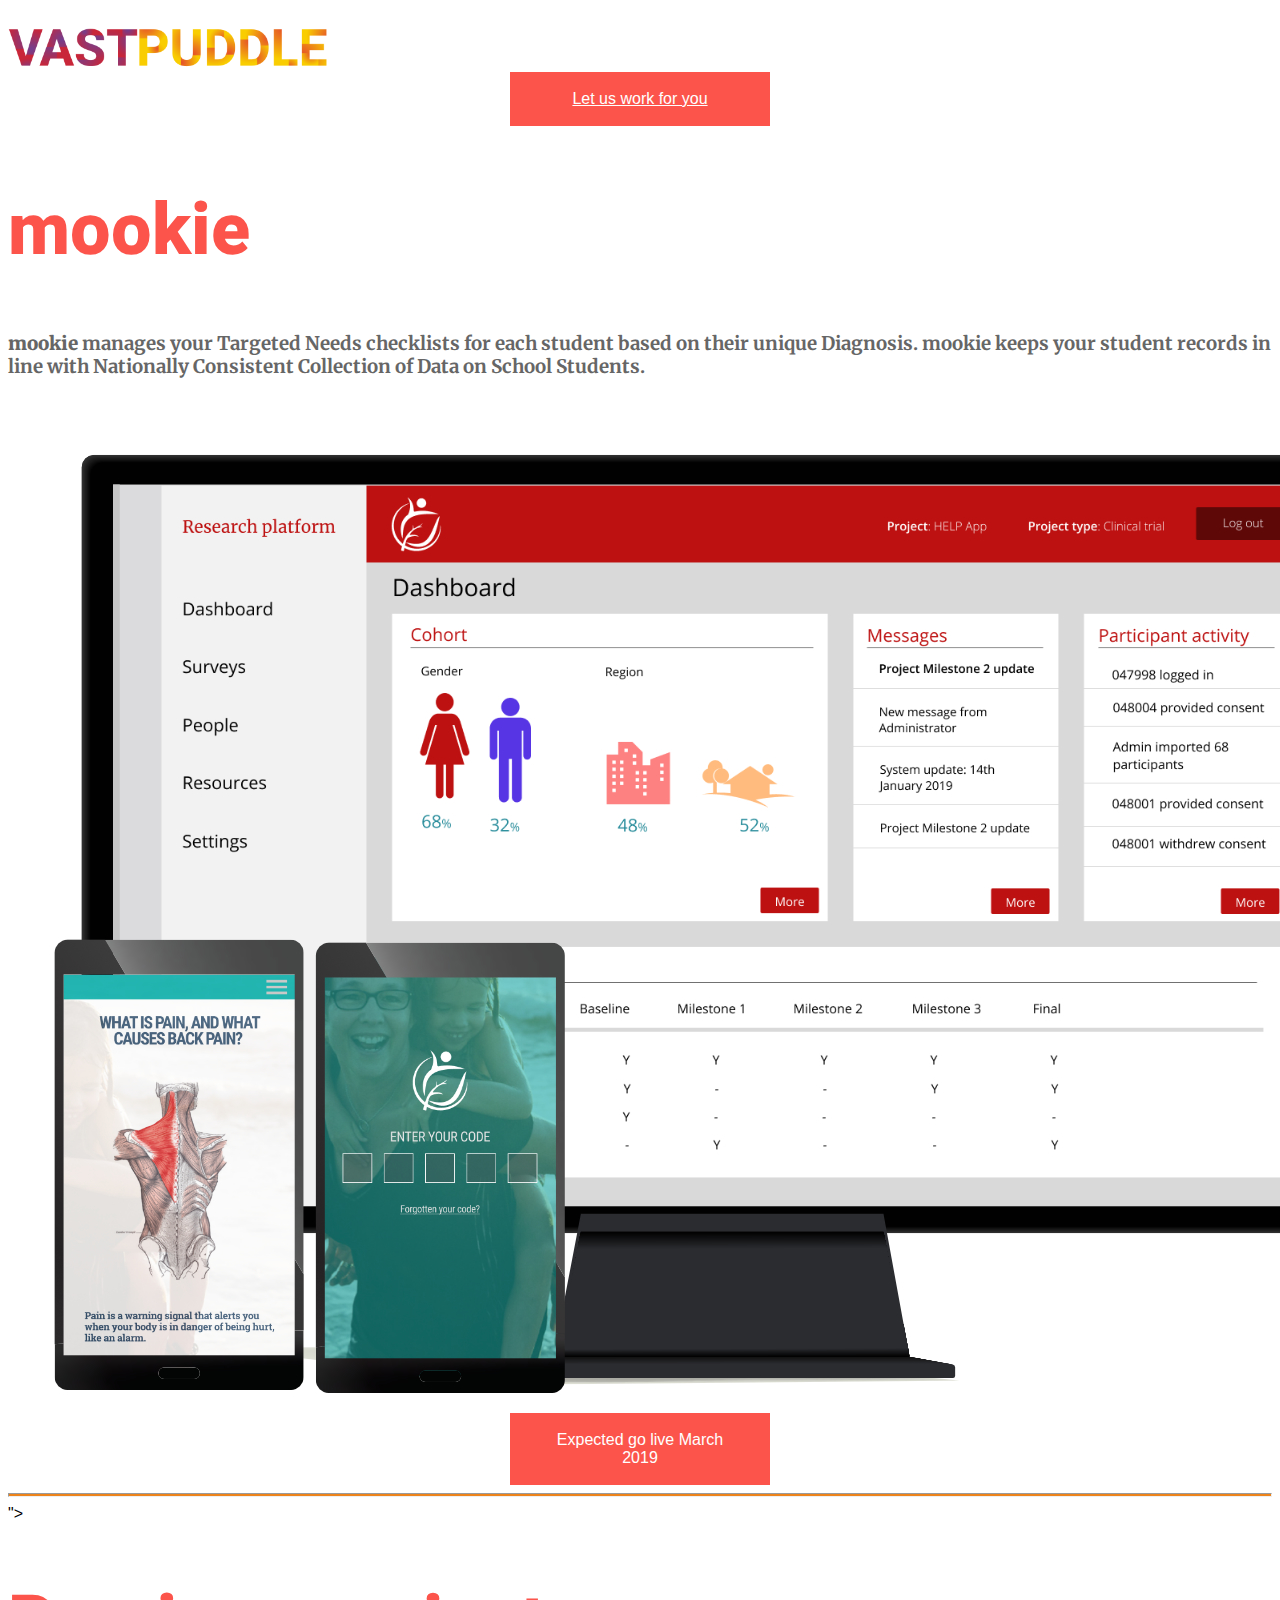
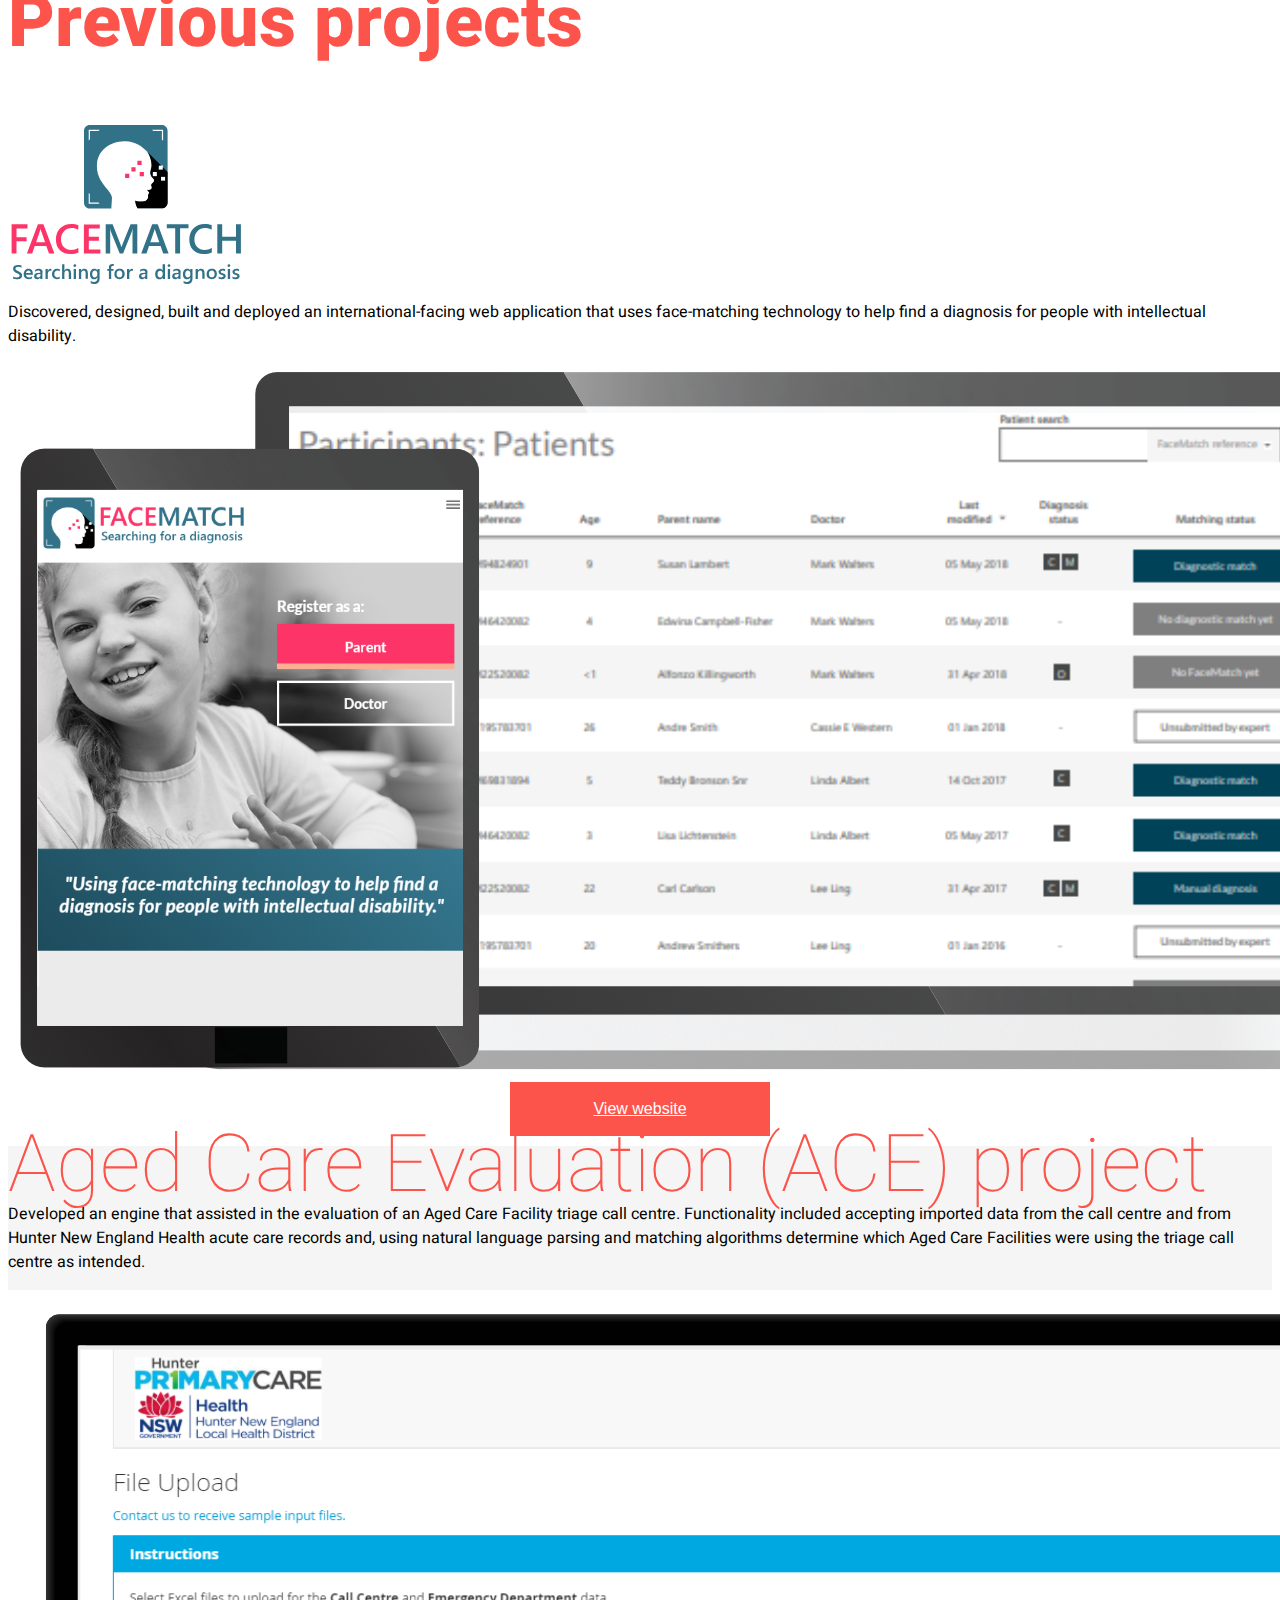
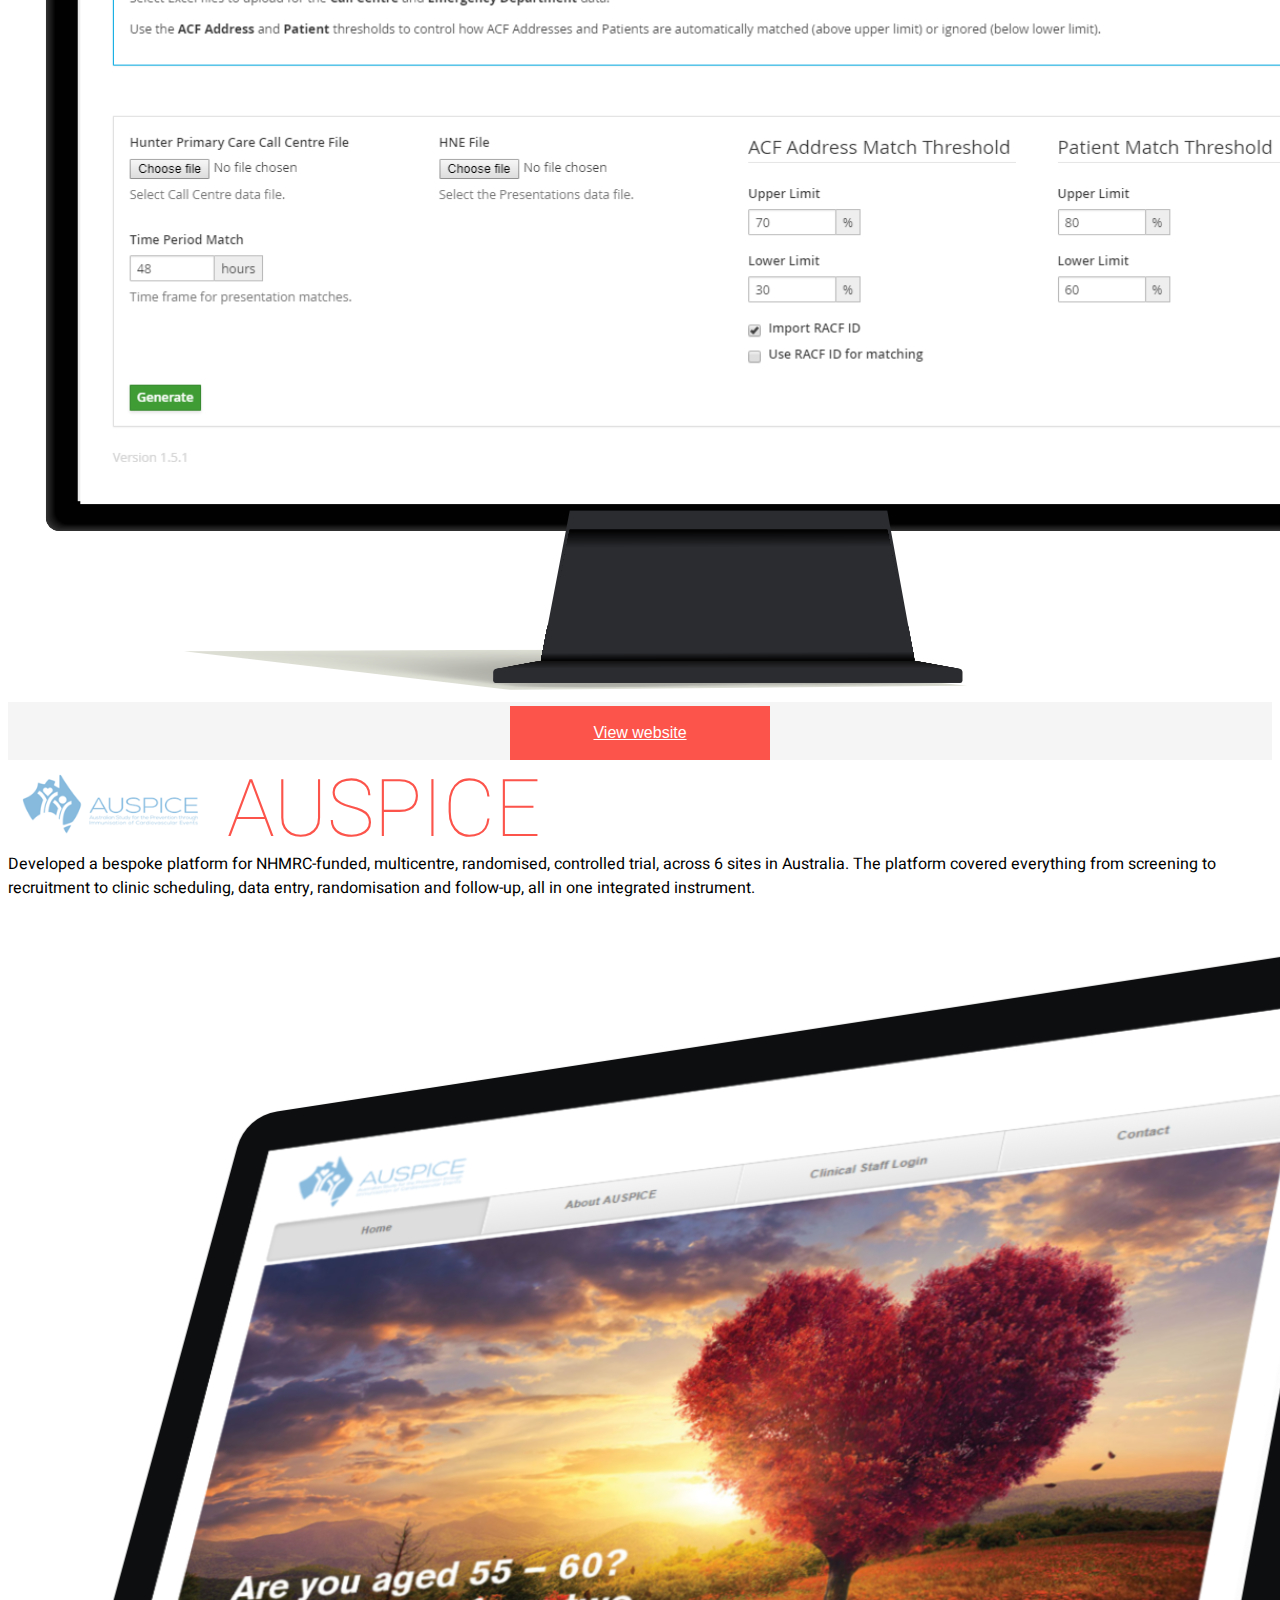
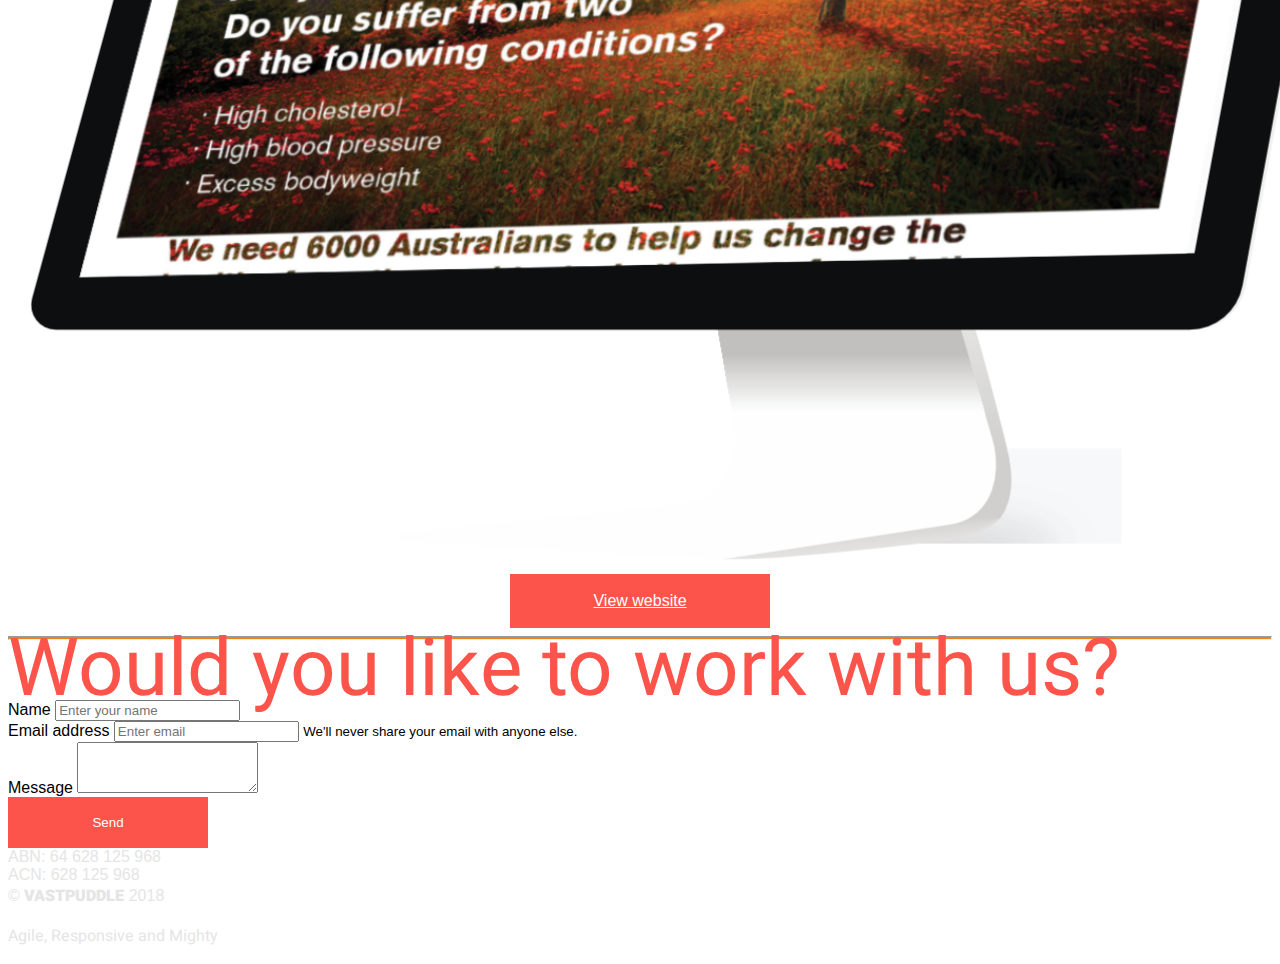
==== mookie/index.html @ cc216e6b "vastpuddle.com.au  mooke changes" ====
<!doctype html>
<html lang="en">

<head>
  <!-- Global site tag (gtag.js) - Google Analytics -->
  <script async src="https://www.googletagmanager.com/gtag/js?id=UA-125019000-1"></script>
  <script>
    window.dataLayer = window.dataLayer || [];

    function gtag() {
      dataLayer.push(arguments);
    }
    gtag('js', new Date());

    gtag('config', 'UA-125019000-1');
  </script>

  <!-- Required meta tags -->
  <meta charset="utf-8">
  <meta name="viewport" content="width=device-width, initial-scale=1, shrink-to-fit=no">

  <!-- Bootstrap CSS -->
  <link rel="stylesheet" href="https://stackpath.bootstrapcdn.com/bootstrap/4.1.0/css/bootstrap.min.css" integrity="sha384-9gVQ4dYFwwWSjIDZnLEWnxCjeSWFphJiwGPXr1jddIhOegiu1FwO5qRGvFXOdJZ4"
    crossorigin="anonymous">
  <link href="https://fonts.googleapis.com/css?family=Heebo:100,300,400,500,700,800,900|Merriweather:300,300i,400,400i,700,700i,900,900i"
    rel="stylesheet">
  <link rel="stylesheet" href="../css/styles.css" />
  <title>VASTPUDDLE</title>
</head>

<body class="content-page mookie">
  <section class="masthead  mb-md-5">
    <div class="container">
      <div class="row mb-md-5 ">
        <div class="col-md-4">
          <img src="../images/logo.png" alt="Vast Puddle" class="img-fluid">
        </div>
        <div class="col-md-6 mb-md-2">
        </div>
        <div class="col-md-2">
          <a href="#contact" class="cta">Let us work for you</a>
        </div>
      </div>
    </div>
  </section>
  <section>

    <div class="container">
      <div class="row">
        <div class="col-md-12 text-center">
          <h1 class="text-center mb-md-5">mookie</h1>
          <h3 class="mt-md-5"><strong>mookie</strong> manages your Targeted Needs checklists for each student based on
            their unique
            Diagnosis.
            mookie keeps your student records in line with Nationally Consistent Collection of Data on School Students.
          </h3>
          <img src="../images/our_work_help_app.jpg" class="img-fluid max-width: 100%; mt-md-5" alt="HELP App" />
          <a class="cta mt-md-5">Expected go live March 2019</a>
        </div>
      </div>
    </div>
    <hr class="mt-md-5">
  </section>

  <section class="our-work-section  mt-md-5 mb-md-5">">
    <div class="container">
      <div class="row">
        <div class="col-md-12 text-center">
          <h1 class="text-center mb-md-5 mt-md-5">Previous projects</h1>
          <h2 class="text-center"><img src="../images/our_work_facematch_logo.svg" class="img-fluid our-work-logo" alt="Facematch" /></h2>
          <p class="mt-md-5">Discovered, designed, built and deployed an international-facing web application that uses
            face-matching technology to help find a diagnosis for people with intellectual
            disability. </p>
          <img src="../images/our_work_facematch.jpg" class="img-fluid max-width: 100%; mt-md-5" alt="Facematch" />
          <a href="http://facematch.org.au" class="cta mt-md-5">View website</a>
        </div>
      </div>
    </div>
  </section>

  <section class="our-work-section">
    <div class="container">
      <div class="row">
        <div class="col-md-12 text-center  mt-md-5 mb-md-5">
          <h2>Aged Care Evaluation (ACE) project</h2>
          <p class="mt-md-5">
            Developed an engine that assisted in the evaluation of an Aged Care Facility triage call centre.
            Functionality included accepting imported data from the call centre
            and from Hunter New England Health acute care records and, using natural language parsing and matching
            algorithms determine
            which Aged Care Facilities
            were
            using the triage call centre as intended.</p>
          <img src="../images/our_work_ace.jpg" class="img-fluid max-width: 100%; mt-md-5" alt="ACE" />
          <a href="https://ace.apps.hmri.com.au/" rel="noreferrer nofollow" class="cta">View website</a>
        </div>
      </div>
    </div>
  </section>

  <section class="our-work-auspice our-work-section">
    <div class="container">
      <div class="row">
        <div class="col-md-12 text-center  mt-md-5">
          <h2> <img src="../images/our_work_auspice_logo.png" class="img-fluid our-work-logo our-work-logo-mid" alt="AUSPICE" />
            AUSPICE</h2>
          <p class="mt-md-5">
            Developed a bespoke platform for NHMRC-funded, multicentre, randomised, controlled trial, across 6 sites
            in
            Australia. The platform covered everything from screening to recruitment to clinic scheduling, data entry,
            randomisation and follow-up, all in one integrated instrument.</p>
          <img src="../images/our_work_auspice.jpg" class="img-fluid mt-md-5" alt="AUSPICE" />
          <a href="https://auspice.apps.hmri.com.au/" rel="noreferrer nofollow" class="cta mt-md-5">View website</a>
        </div>
      </div>
    </div>
    <hr class="mt-md-5 mb-md-5">
  </section>

  <a id="contact" name="contact"></a>
  <section class="contact mb-5 mt-5">
    <div class="container">
      <div class="row">
        <div class="col-md-3"></div>
        <div class="col-md-6">
          <h2 class="text-center ">
            <strong>Would you like to work with us?</strong>
          </h2>
          <form name="contact" method="POST" netlify>
            <div class="form-group">
              <label for="name">Name</label>
              <input type="text" class="form-control" id="name" name="name" placeholder="Enter your name">
            </div>
            <div class="form-group">
              <label for="email">Email address</label>
              <input type="email" class="form-control" id="email" name="email" aria-describedby="emailHelp" placeholder="Enter email">
              <small id="emailHelp" class="form-text text-muted">We'll never share your email with anyone else.</small>
            </div>
            <div class="form-group">
              <label for="message">Message</label>
              <textarea class="form-control" id="message" name="message" rows="3"></textarea>
            </div>
            <div class="form-group">
              <button type="submit" class="cta mb-2">Send</button>
            </div>
          </form>
        </div>
      </div>
      <div class="col-md-3"></div>
    </div>
  </section>

  <section class="footer pb-3 pt-3">
    <div class="container">
      <div class="row">
        <div class="col-sm">
          ABN: 64 628 125 968
          <br> ACN: 628 125 968
        </div>
        <div class="col-sm">
        </div>
        <div class="col-sm">
          &copy;
          <span class="wordmark wordmark-black">VASTPUDDLE</span> 2018
          <br />
          <p>Agile, Responsive and Mighty</p>
        </div>
      </div>
    </div>
  </section>
  <!-- Optional JavaScript -->
  <!-- jQuery first, then Popper.js, then Bootstrap JS -->
  <script src="https://code.jquery.com/jquery-3.3.1.slim.min.js" integrity="sha384-q8i/X+965DzO0rT7abK41JStQIAqVgRVzpbzo5smXKp4YfRvH+8abtTE1Pi6jizo"
    crossorigin="anonymous"></script>
  <script src="https://cdnjs.cloudflare.com/ajax/libs/popper.js/1.14.0/umd/popper.min.js" integrity="sha384-cs/chFZiN24E4KMATLdqdvsezGxaGsi4hLGOzlXwp5UZB1LY//20VyM2taTB4QvJ"
    crossorigin="anonymous"></script>
  <script src="https://stackpath.bootstrapcdn.com/bootstrap/4.1.0/js/bootstrap.min.js" integrity="sha384-uefMccjFJAIv6A+rW+L4AHf99KvxDjWSu1z9VI8SKNVmz4sk7buKt/6v9KI65qnm"
    crossorigin="anonymous"></script>
</body>

</html>
---- css/styles.css ----
body {
  /* background: rgba(255, 255, 255, 0.8) url(../images/background.jpg)linear-gradient(-180deg, #f6bf4e 1%,#f9d281 23%,#fffdf3 71%); */
  font-family: 'Open sans', sans-serif;
}

h1,
h2,
h3,
h4,
p {
  font-family: 'Heebo', sans-serif;
}

h1 {
  font-size: 72px;
  font-weight: 800;
}

h2 {
  font-size: 48px;

}

.masthead {
  padding: 60px 0px 25px 0px;
  background: rgba(255, 255, 255, 0.8) url(../images/background.jpg);
  background-size: cover;
  color: #333;
}

.content-page .masthead {
  padding: 20px 0px 5px 0px;
}



.masthead h1 {
  color: #333333;
  text-align: center;
  font-family: 'Heebo', sans-serif;
  font-size: 72px;
  font-weight: 800;
  /* background: linear-gradient(330deg, #e05252 0%, #99e052 25%, #52e0e0 50%, #9952e0 75%, #e05252 100%);
  background-clip: text;
  -webkit-background-clip: text;
  -webkit-text-fill-color: transparent; */
}

.content-page .masthead h1 {
  font-size: 24px;

}

.content-page .masthead img {
  height: 40px;


}

.we-can-build {

  background: rgba(255, 255, 255, 0.8) url(../images/background-workshop.jpg);
  background-size: cover;
  color: #333;

}

.we-can-build-text {
  padding: 60px;
  background-color: #fff;
  border: 20px solid rgba(255, 255, 255, 0.5);
}

nav .nav-item a {
  color: #ED831A;
  text-transform: uppercase;
  letter-spacing: 4px;
  font-family: 'Heebo', sans-serif;
  padding: 0px 10px 10px 10px;
  margin-right: 10px;
}

.our-work-logo {
  max-width: 320px;
}

.our-work-logo.our-work-logo-mid {
  max-width: 200px;
}


.mookie h2 {
  color: #FC544B;
  font-size: 80px;
  line-height: 40px;
}

.mookie h2 span {
  font-size: 40px;
}

.mookie h1 {
  color: #FC544B;
}

.mookie .cta {
  background: #FC544B;
}

.corkscrew .cta {
  background: #5CB6D0;
}



.masthead h2 {
  text-align: center;
  font-family: 'Heebo', sans-serif;
  color: #E5E5E5;
  font-weight: 800;
}

.content h1 {
  font-family: 'Merriweather', sans-serif;
  text-align: center;
}

/* .content .container {
  padding: 40px 0px 10px 0px;
} */

h2 {
  color: #333333;
  /* font-family: 'Merriweather', sans-serif; */
}

h3 {
  color: #666666;
  font-family: 'Merriweather', sans-serif;
}

header {
  position: relative;
  height: 100vh;
  /* background: url(../images/background.jpg) linear-gradient(-180deg, #f6bf4e 1%,#f9d281 23%,#fffdf3 71%); */
  overflow: hidden;
}

/* .container {
  max-width: 1024px;
  margin: 0px auto 0px auto;
  padding: 40px 0px;
} */

/* .content .container {
  background: #FFF;
} */

.content h1 {
  color: #71CED9
}

.examples {
  background: #FFF;
}

.border-top-interim {
  border-top: 4px solid rgba(0, 0, 0, 0.1);
}

h2 {
  color: rgba(0, 0, 0, 0.75);
  /* font-family: 'Merriweather', sans-serif; */
  font-weight: 100;
  /* font-size: 40px; */
  margin: 10px 0px;
  letter-spacing: 0px;
}

.cta {
  color: #fff !important;
  padding: 18px 30px;
  background: #C92639;
  text-align: center;
  font-family: 'Open sans', sans-serif;
  margin: 0px auto;
  display: block;
  width: 200px;
  /* Old browsers */
  /* Permalink - use to edit and share this gradient: http://colorzilla.com/gradient-editor/#24d3ff+0,2989d8+39,874bfe+73 */
}

.cta-large {
  width: 320px;
}

.cta:hover {
  /* box-shadow: 0px 0px 5px rgba(255, 255, 255, 0.5); */
  color: #fff;
  text-decoration: none;
}

.footer {
  background: rgba(255, 255, 255, 0.8) url(../images/background.jpg);
  color: #E5E5E5;
}

@media (max-width: 767.98px) {
  .footer {
    text-align: center;
  }
}

.wordmark {
  font-family: 'Heebo', sans-serif;
  font-weight: 900;
}

.embellish-line {
  width: 180px;
  height: 5px;
  background-color: rgba(0, 0, 0, 0.2);
  right: 0;
}

.padding-top-none {
  padding-top: 0px !important;
}

.features-li {
  text-align: center;
  color: #333;
  display: block;
  margin-right: 10px;
  width: 40px;
  height: 40px;
}

.examples-corkscrew img {
  max-width: 320px;
}

.example-corkscrew {
  box-shadow: 0px 0px 5px rgba(0, 0, 0, 0.1);
  box-sizing: border-box;
  padding: 20px 40px 10px 40px;
  background: #ffffff;
}

.example-corkscrew img {
  margin-top: 20px;
  max-width: 180px;
  padding: 20px;
  box-sizing: content-box;
  /* border: 1px solid #E5E5E5; */
  box-shadow: 0px 0px 5px rgba(0, 0, 0, 0.1);
  border-radius: 50%;
}

h2.wordmark-corkscrew {
  color: #248A99 !important;
}

.wordmark-corkscrew strong {
  font-weight: 900;
}

form .cta {
  float: none;
  margin-left: 0px;
  border: none;
  cursor: pointer;
}

.figure-note {
  font-size: 0.8em;
  color: #666666;
  text-align: center;
}

.pullquote {
  background: url(../images/tiny-squares.png);
  background-size: cover;
}

.pullquote h2 {
  font-size: 2.4em;
}

.pullquote.pullquote-john h2 {
  font-size: 1.6em;
}

hr {
  background-color: #ED831A;
  height: 2px;
}

section.our-work-section:nth-child(even) {
  background-color: #F5F5F5;
}

.home section:nth-child(even) {
  background-color: #F5F5F5;
}
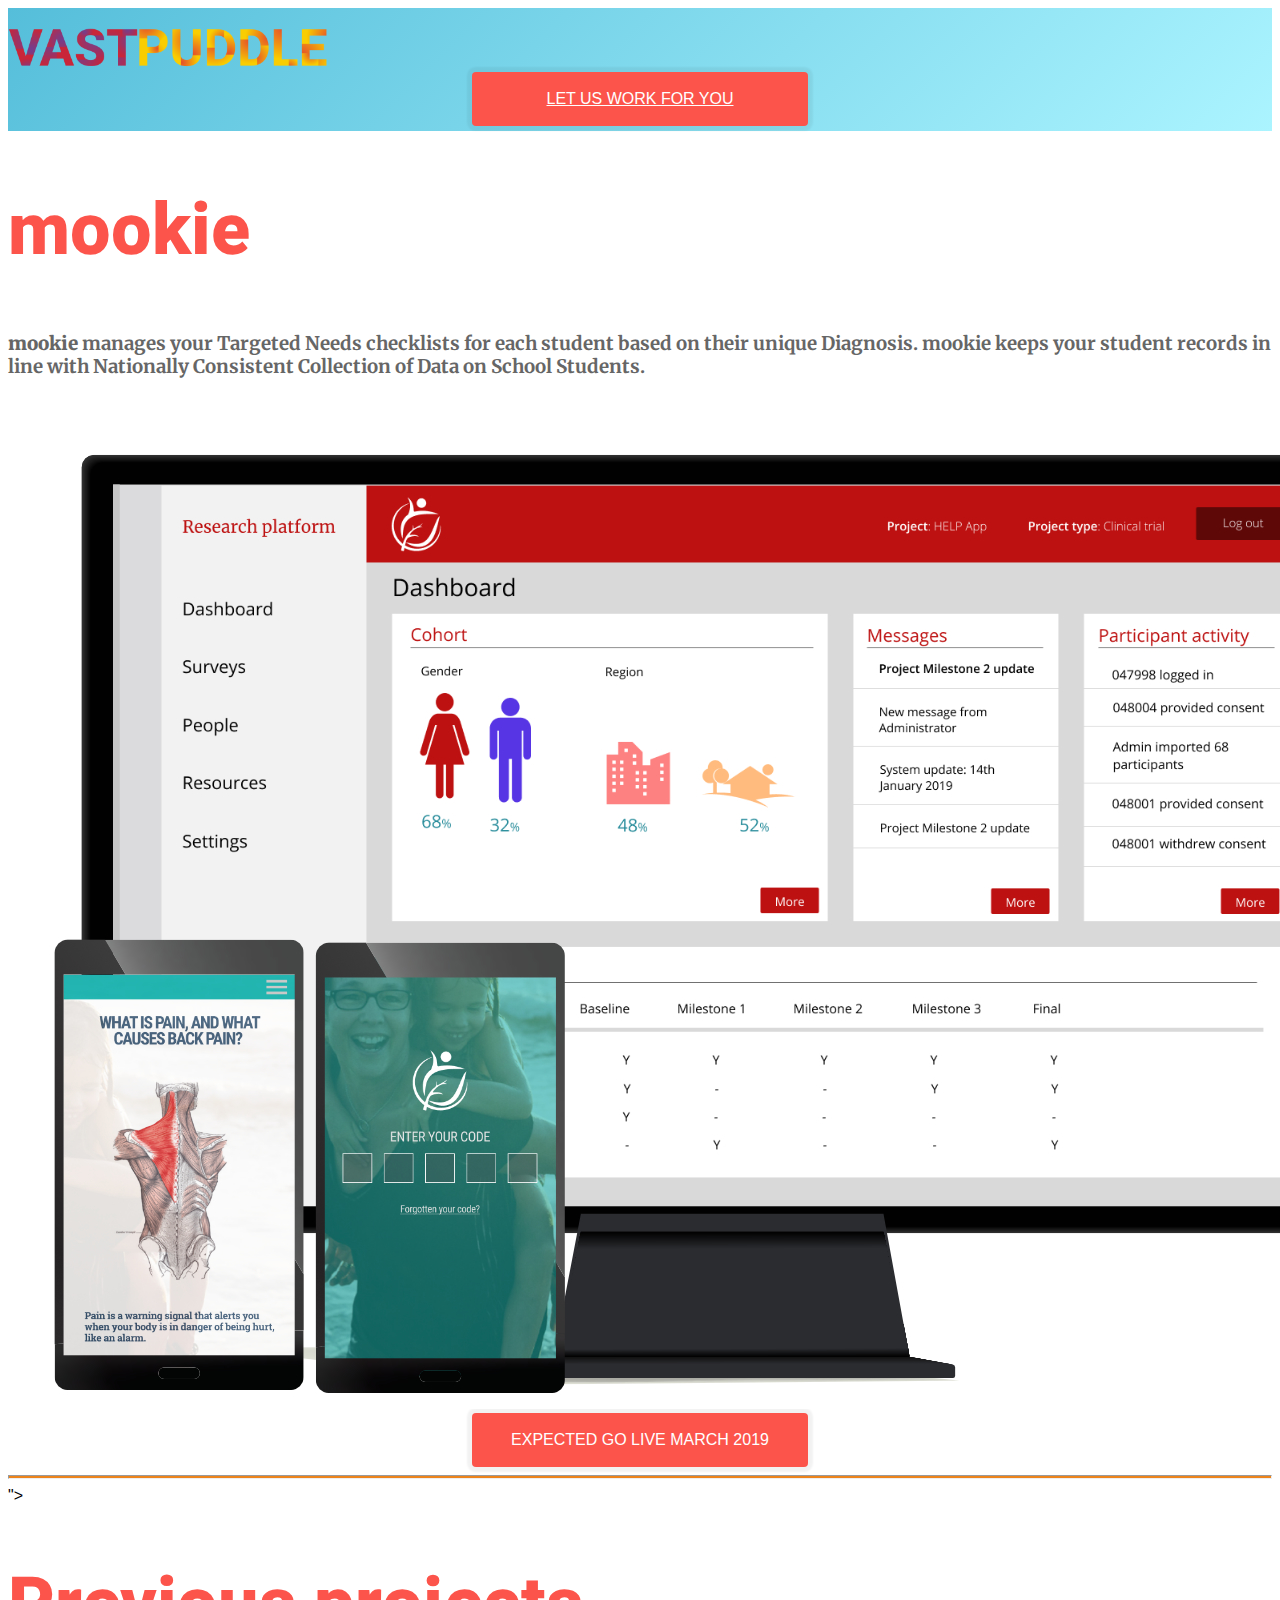
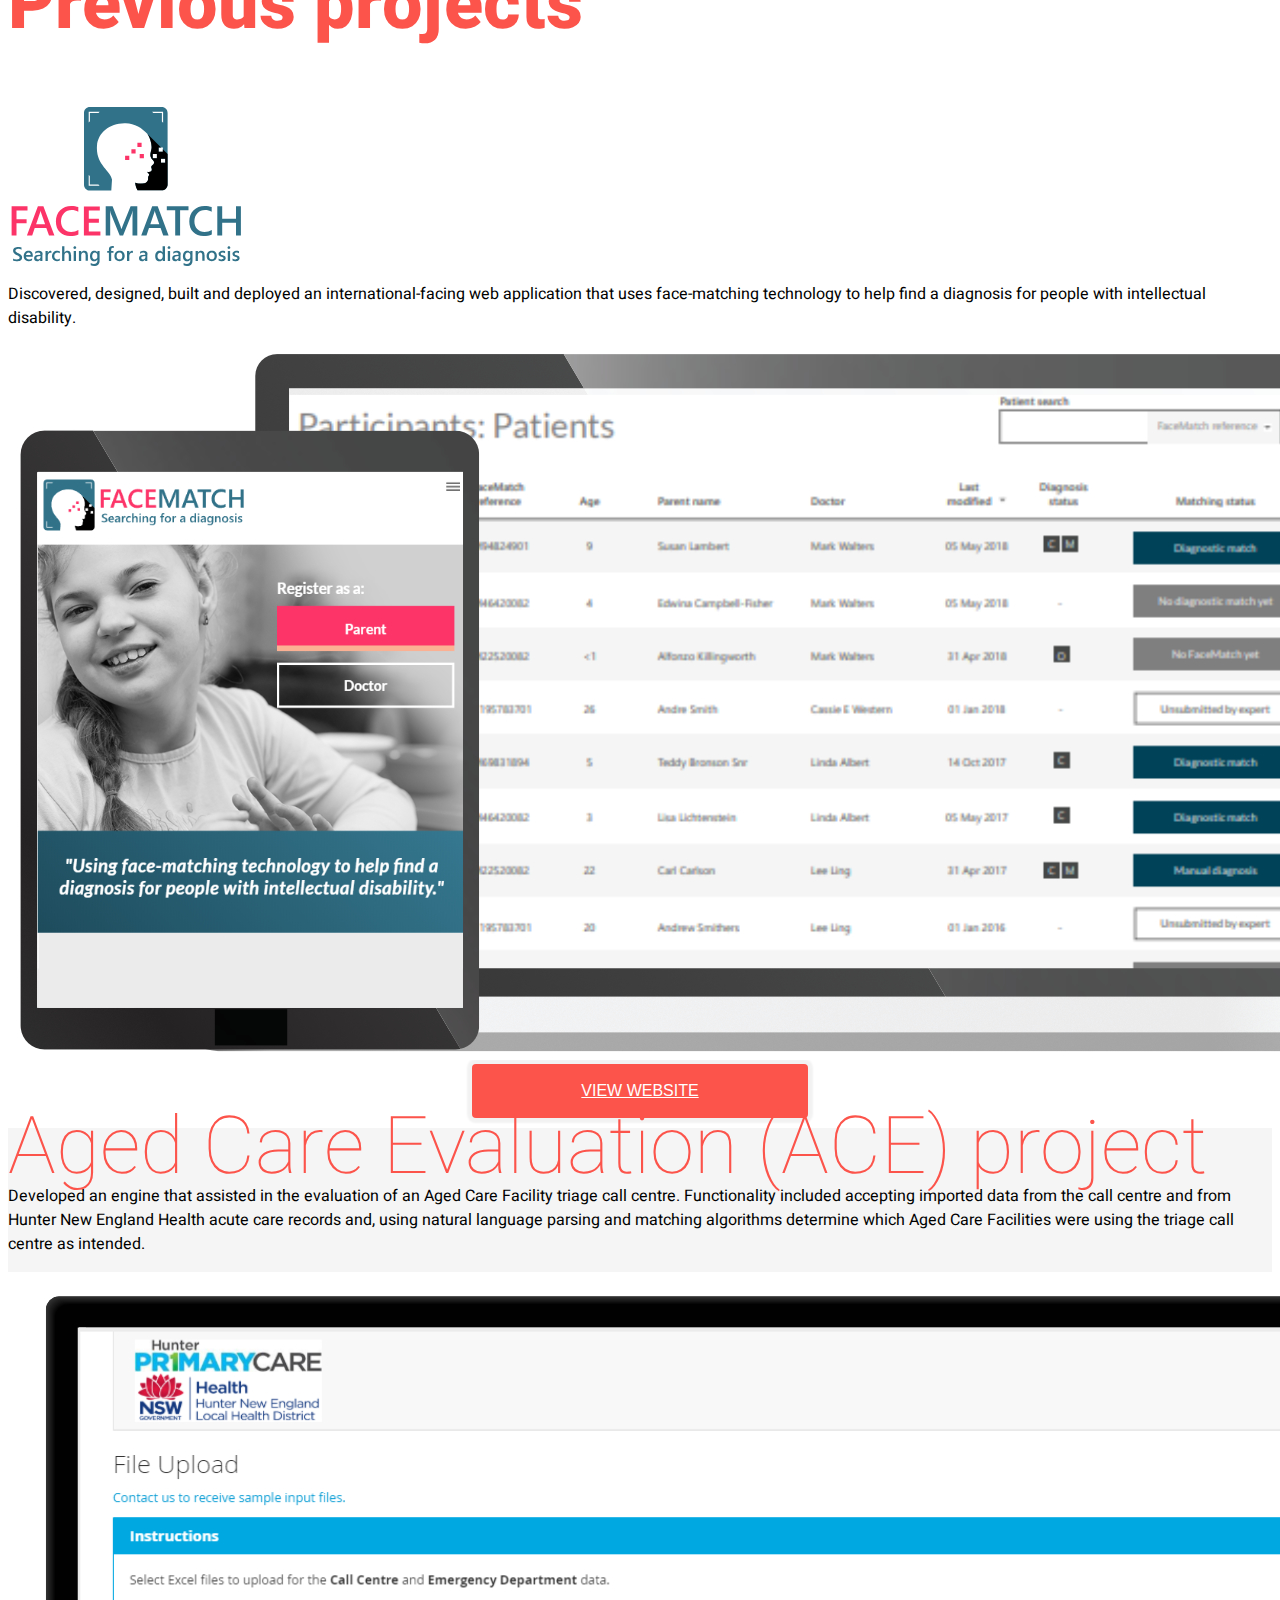
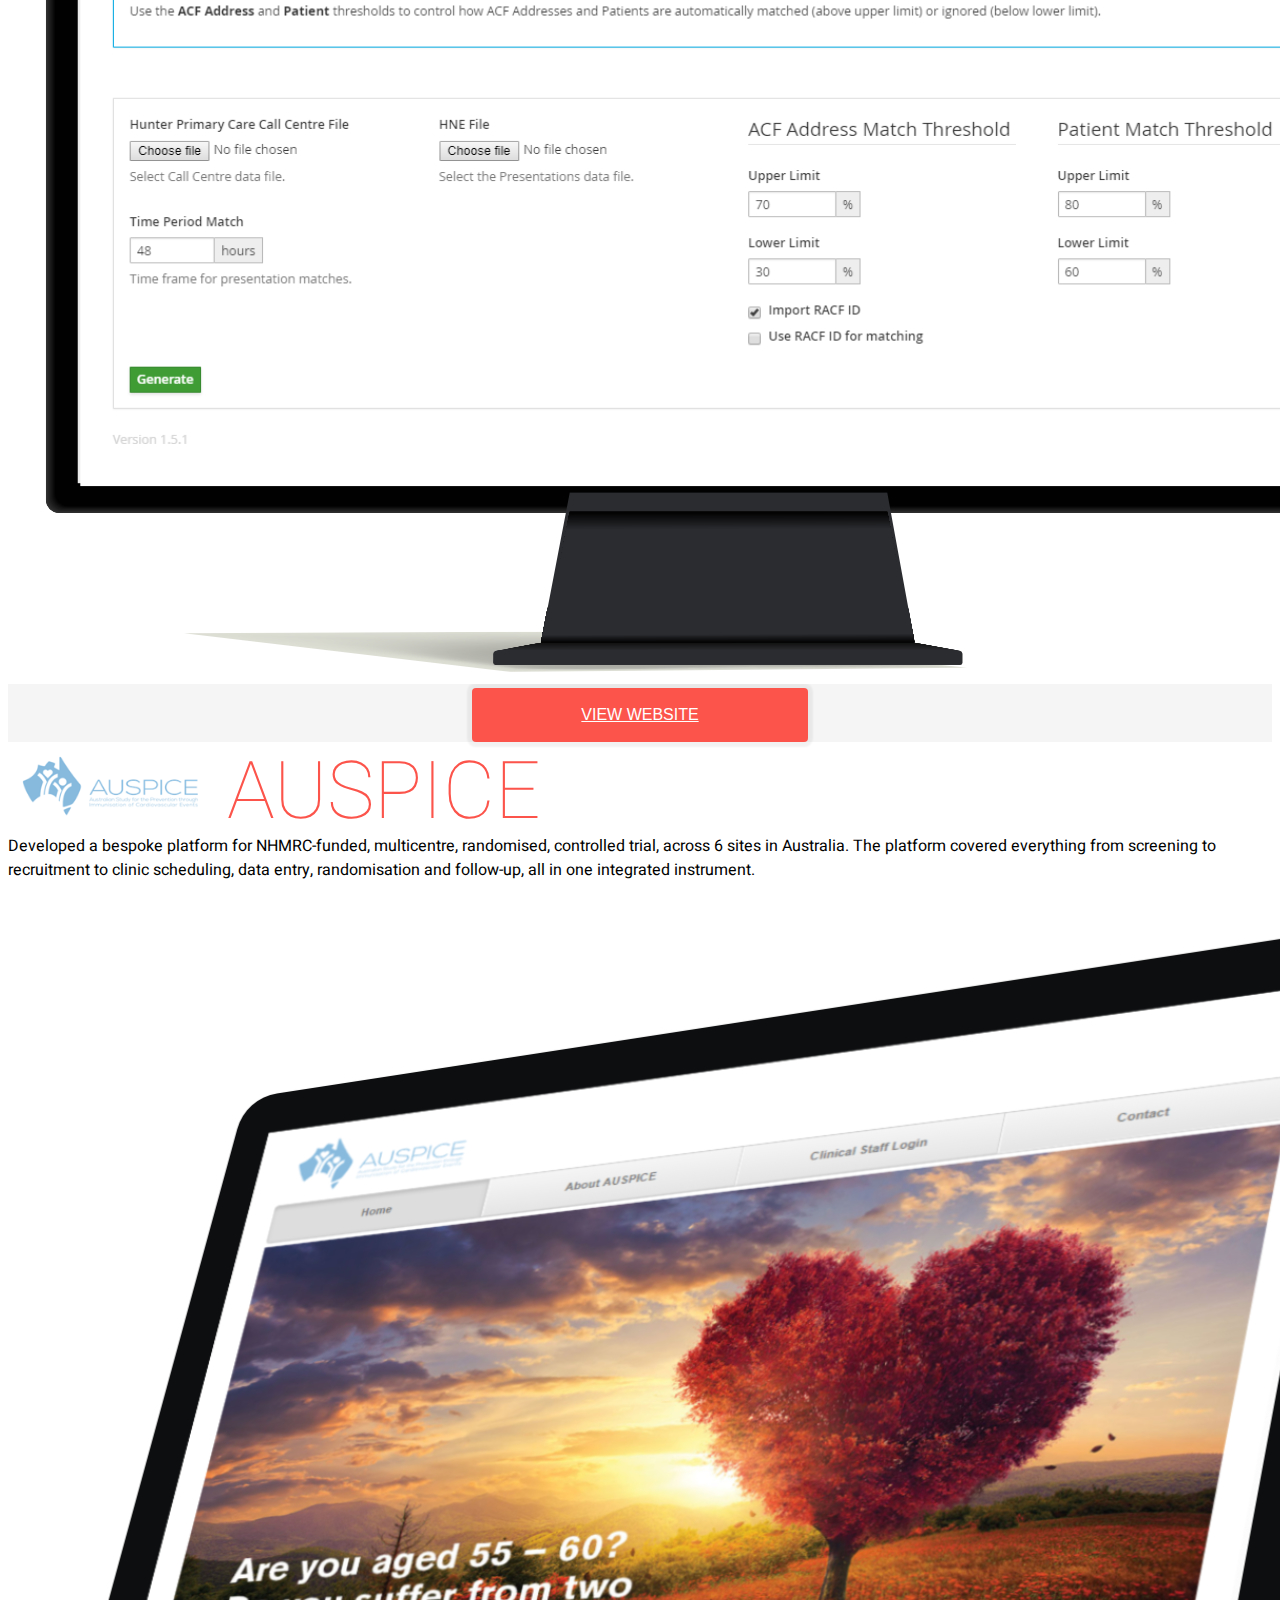
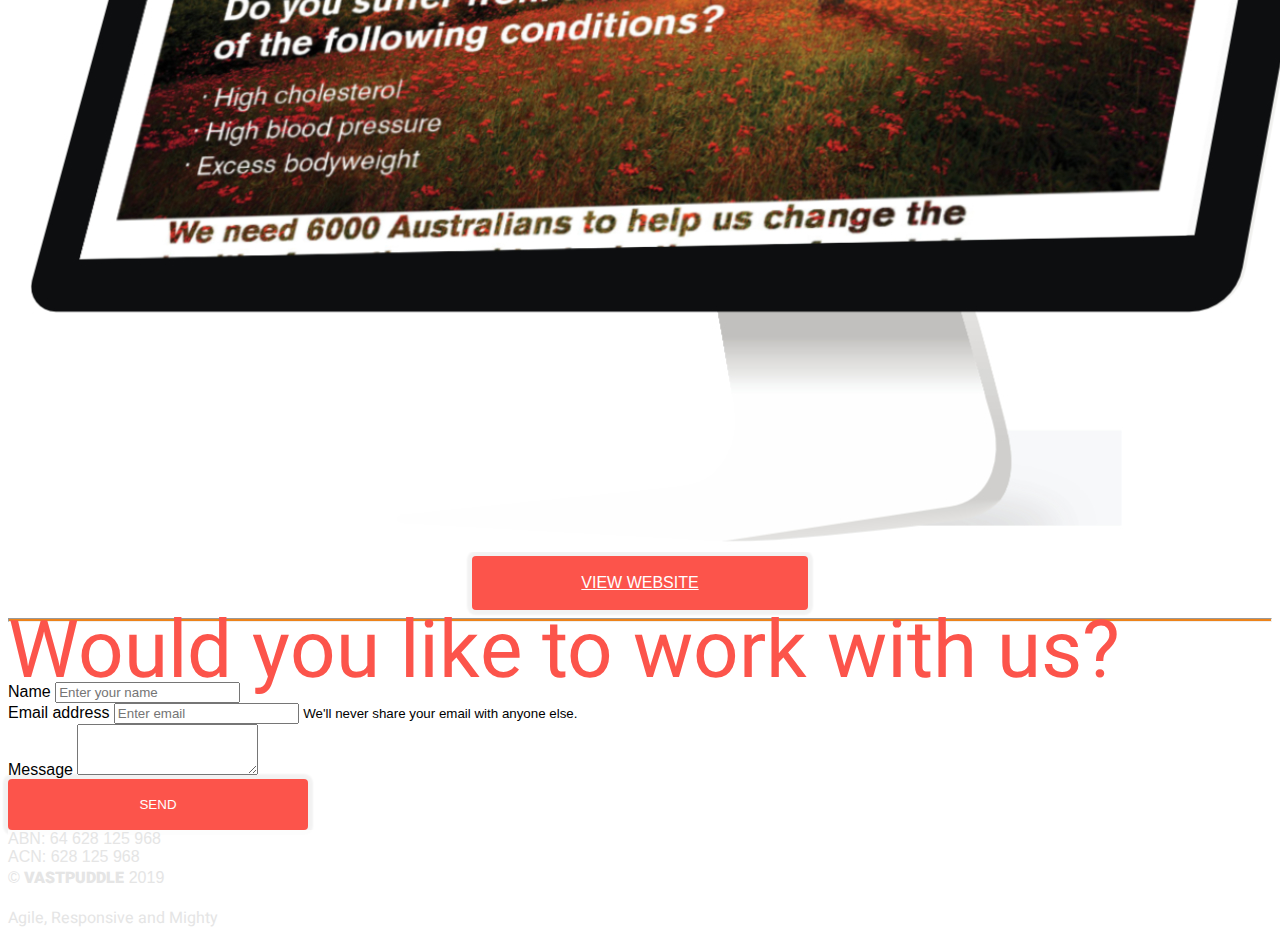
==== commit c5dcb17d: "update leaf" ====
--- a/mookie/index.html
+++ b/mookie/index.html
@@ -161,7 +161,7 @@
         </div>
         <div class="col-sm">
           &copy;
-          <span class="wordmark wordmark-black">VASTPUDDLE</span> 2018
+          <span class="wordmark wordmark-black">VASTPUDDLE</span> 2019
           <br />
           <p>Agile, Responsive and Mighty</p>
         </div>
--- a/css/styles.css
+++ b/css/styles.css
@@ -23,9 +23,13 @@
 
 .masthead {
   padding: 60px 0px 25px 0px;
-  background: rgba(255, 255, 255, 0.8) url(../images/background.jpg);
-  background-size: cover;
+  /* background: rgba(255, 255, 255, 0.8) url(../images/background.jpg);
+  background-size: cover;   */
   color: #333;
+  /* Permalink - use to edit and share this gradient: http://colorzilla.com/gradient-editor/#55beda+0,6fdefc+100 */
+  background: #55beda;
+  /* Old browsers */
+  background: -webkit-linear-gradient(-45deg, #55beda 0%, #ABF4FF 100%);
 }
 
 .content-page .masthead {
@@ -46,6 +50,9 @@
   -webkit-text-fill-color: transparent; */
 }
 
+
+
+
 .content-page .masthead h1 {
   font-size: 24px;
 
@@ -116,8 +123,8 @@
 .masthead h2 {
   text-align: center;
   font-family: 'Heebo', sans-serif;
-  color: #E5E5E5;
-  font-weight: 800;
+  color: #e5e5e5;
+  font-weight: 300;
 }
 
 .content h1 {
@@ -179,15 +186,20 @@
 
 .cta {
   color: #fff !important;
-  padding: 18px 30px;
+  padding: 18px 18px;
   background: #C92639;
+  text-transform: uppercase;
   text-align: center;
   font-family: 'Open sans', sans-serif;
   margin: 0px auto;
   display: block;
-  width: 200px;
+  width: 300px;
   /* Old browsers */
   /* Permalink - use to edit and share this gradient: http://colorzilla.com/gradient-editor/#24d3ff+0,2989d8+39,874bfe+73 */
+  border-radius: 4px;
+  box-shadow: 0px 0px 2px 5px rgba(0, 0, 0, 0.05);
+  -webkit-transition: all .15s ease;
+  transition: all .15s ease;
 }
 
 .cta-large {
@@ -198,6 +210,11 @@
   /* box-shadow: 0px 0px 5px rgba(255, 255, 255, 0.5); */
   color: #fff;
   text-decoration: none;
+  margin-top: -2px;
+  margin-bottom: 2px;
+  box-shadow: 0px 2px 2px 5px rgba(0, 0, 0, 0.1);
+
+
 }
 
 .footer {
@@ -300,6 +317,12 @@
   background-color: #F5F5F5;
 }
 
-.home section:nth-child(even) {
+/* .home section:nth-child(even) {
   background-color: #F5F5F5;
+} */
+
+
+.works-page p {
+  font-size: 20px;
+  color: #666;
 }